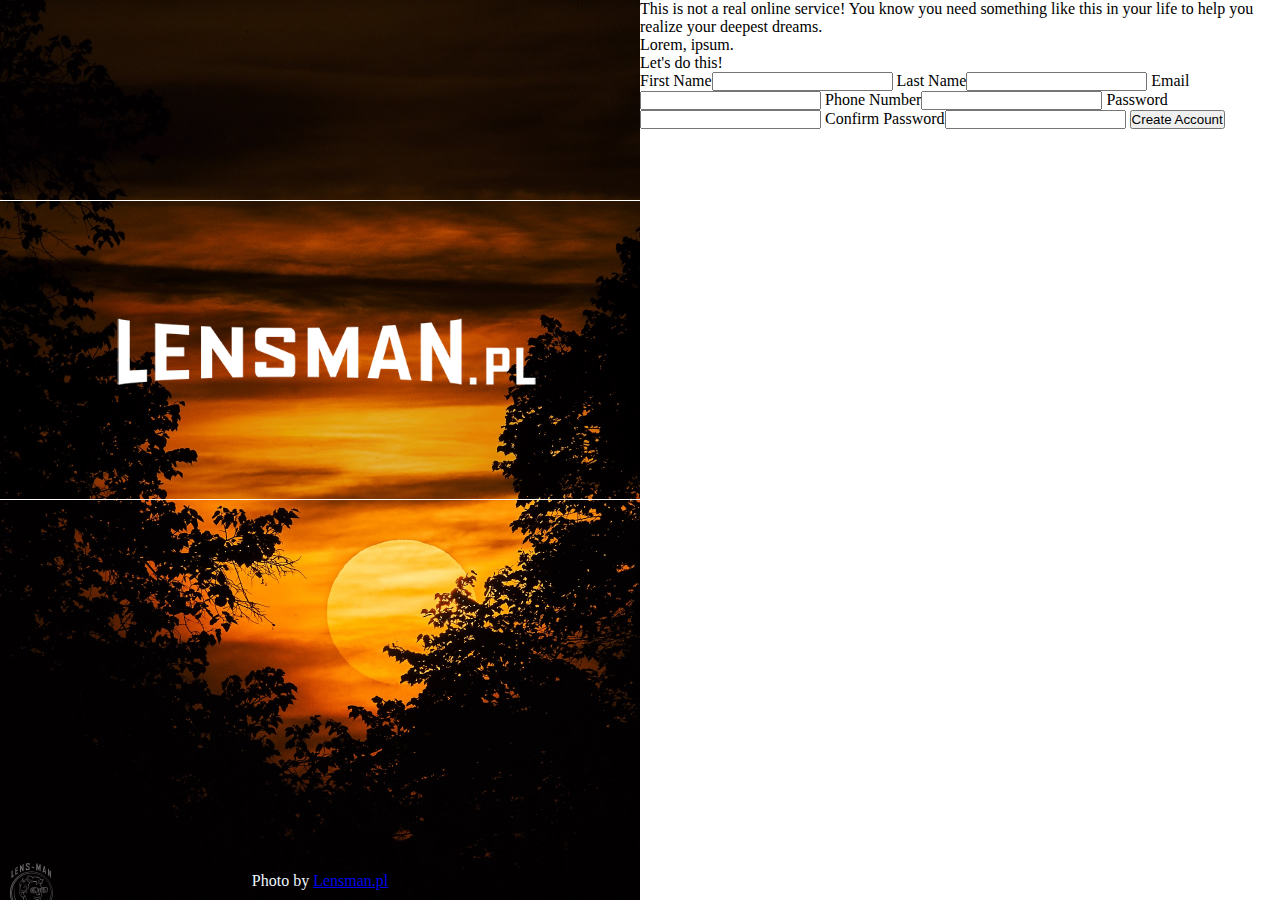
==== index.html @ 10cf72e0 "Create basic file structure" ====
<!DOCTYPE html>
<html lang="pl">
	<head>
		<meta charset="UTF-8" />
		<meta http-equiv="X-UA-Compatible" content="IE=edge" />
		<meta name="viewport" content="width=device-width, initial-scale=1.0" />
		<link rel="stylesheet" href="./style.css" />
		<title>Sign up form</title>
	</head>
	<body>
		<div class="image-container">
			<div class="logo-container">
				<img src="./img/logo/lensman-logotype-2_200.png" alt="logo of the lensman.pl" class="logo" />
			</div>
			<p class="copyrights">Photo by <a href="https://www.lensman.pl" target="_blank">Lensman.pl</a></p>
		</div>

		<div class="form-container">
			<p>
				This is not a real online service! You know you need something like this
				in your life to help you realize your deepest dreams.
			</p>

			<p>Lorem, ipsum.</p>

			<p>Let's do this!</p>

			<form action="" method="get">
				<label for="first-name">First Name</label
				><input type="text" name="first-name" id="first-name" />

				<label for="last-name">Last Name</label
				><input type="text" name="last-name" id="last-name" />

				<label for="email">Email</label
				><input type="email" name="email" id="email" />

				<label for="phone">Phone Number</label
				><input type="tel" name="phone" id="phone" />

				<label for="password">Password</label
				><input type="password" name="password" id="password" />

				<label for="conf-password">Confirm Password</label
				><input type="password" name="conf-password" id="conf-password" />

				<button type="submit">Create Account</button>
			</form>
		</div>
		<script src="./script.js"></script>
	</body>
</html>
---- style.css ----
*,
*::before,
*::after {
	box-sizing: border-box;
	padding: 0;
	margin: 0;
}

body {
	display: flex;
	height: 100vh;
	width: 100vw;
}

.image-container {
	width: 50vw;
	background-image: url(./img/1.jpg);
	background-repeat: no-repeat;
	background-attachment: initial;
	background-size: cover;
	background-position: right;
    display: flex;
    flex-direction: column;
    align-items: center;
    justify-content:space-between;
}

.logo-container {
    margin-top: 200px;
	width: 100%;
	height: 300px;
	background-color: rgba(0, 0, 0, 0.1);
    display: flex;
    justify-content: center;
    align-items: center;
    border-top: 1px solid #fff;
    border-bottom: 1px solid #fff;
}

.logo {
height: 50%
}

.copyrights {
	color: aliceblue;
    margin-bottom: 10px;
}

.form-container {
	width: 50vw;
	display: flex;
	flex-direction: column;
}
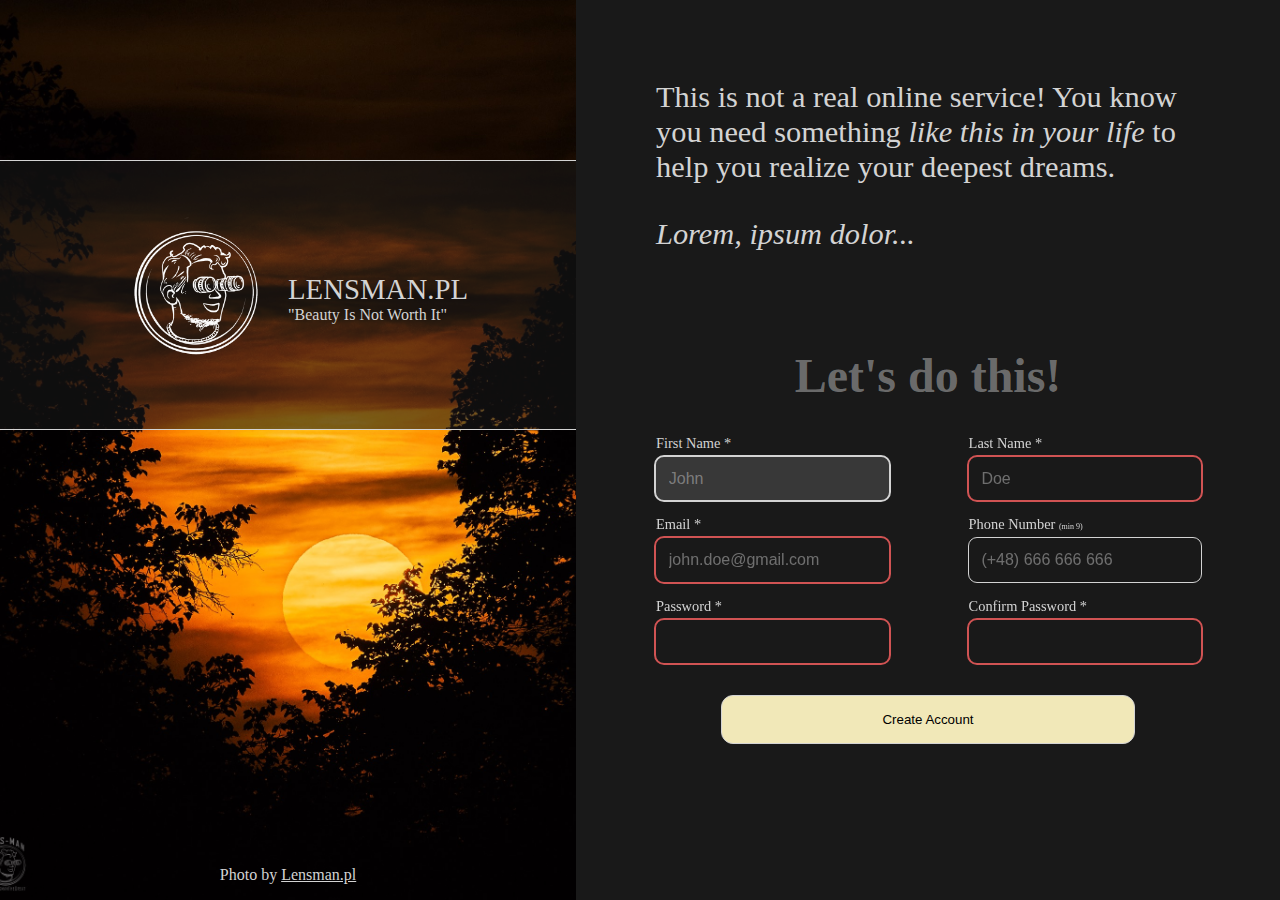
==== commit 6ecab1e0: "Improve all styles and form functionality" ====
--- a/index.html
+++ b/index.html
@@ -9,43 +9,74 @@
 	</head>
 	<body>
 		<div class="image-container">
-			<div class="logo-container">
-				<img src="./img/logo/lensman-logotype-2_200.png" alt="logo of the lensman.pl" class="logo" />
+			<div class="logo-background">
+				<div class="logo-container">
+					<img
+						src="./img/logo/AVATAR_2.png"
+						alt="logo of the lensman.pl"
+						class="logo"
+					/>
+					<div class="logo-tagline">
+						<div class="hero">Lensman.pl</div>
+						<div class="tagline">"beauty is not worth it"</div>
+					</div>
+				</div>
 			</div>
-			<p class="copyrights">Photo by <a href="https://www.lensman.pl" target="_blank">Lensman.pl</a></p>
+			<p class="copyrights">
+				Photo by <a href="https://www.lensman.pl" target="_blank">Lensman.pl</a>
+			</p>
 		</div>
 
-		<div class="form-container">
-			<p>
-				This is not a real online service! You know you need something like this
-				in your life to help you realize your deepest dreams.
-			</p>
+		<div class="form-grouping-container">
+			<div class="text-container">
+				<p>
+					This is not a real online service! You know you need something
+					<span>like this in your life</span> to help you realize your deepest
+					dreams.
+				</p>
+				<p><span>Lorem, ipsum dolor...</span></p>
+			</div>
+			<div class="form-container">
+				<h2>Let's do this!</h2>
 
-			<p>Lorem, ipsum.</p>
+				<form action="" method="get">
+					<div class="form-row">
+						<div class="form-item">
+							<label for="first-name">First Name *</label
+							><input type="text" name="first-name" id="first-name" placeholder="John" required autofocus />
+						</div>
+						<div class="form-item">
+							<label for="last-name">Last Name *</label
+							><input type="text" name="last-name" id="last-name" placeholder="Doe" required/>
+						</div>
+					</div>
 
-			<p>Let's do this!</p>
+					<div class="form-row">
+						<div class="form-item">
+							<label for="email">Email *</label
+							><input type="email" name="email" id="email" placeholder="john.doe@gmail.com" required />
+						</div>
+						<div class="form-item">
+							<label for="phone">Phone Number <span>(min 9)</span></label
+							><input type="tel" name="phone" id="phone" placeholder="(+48) 666 666 666" minlength="9"/>
+						</div>
+					</div>
 
-			<form action="" method="get">
-				<label for="first-name">First Name</label
-				><input type="text" name="first-name" id="first-name" />
+					<div class="form-row">
+						<div class="form-item">
+							<label for="password">Password *</label
+							><input type="password" name="password" id="password" required />
+							<p id="error-msg" class="error-input" style="display:none;"></p>
+						</div>
+						<div class="form-item">
+							<label for="conf-password">Confirm Password *</label
+							><input type="password" name="conf-password" id="conf-password" required />
+						</div>
+					</div>
 
-				<label for="last-name">Last Name</label
-				><input type="text" name="last-name" id="last-name" />
-
-				<label for="email">Email</label
-				><input type="email" name="email" id="email" />
-
-				<label for="phone">Phone Number</label
-				><input type="tel" name="phone" id="phone" />
-
-				<label for="password">Password</label
-				><input type="password" name="password" id="password" />
-
-				<label for="conf-password">Confirm Password</label
-				><input type="password" name="conf-password" id="conf-password" />
-
-				<button type="submit">Create Account</button>
-			</form>
+					<div class="form-row form-button"><div class="form-tem"><button id="submit-btn" type="submit">Create Account</button></div></div>
+				</form>
+			</div>
 		</div>
 		<script src="./script.js"></script>
 	</body>
--- a/style.css
+++ b/style.css
@@ -1,3 +1,17 @@
+:root {
+	--white: #d3d3d3;
+	--white-light: #d3d3d375;
+	--lemon: #f1e8b8;
+	--yellow: #f9e784;
+	--copper: #e58f65;
+	--indian-red: #d05353;
+	--eerie-black: #191919;
+	--eerie-black-zwei: #383838;
+	--eerie-black-transparent: #19191993;
+--indian-green: #9fe79d;
+
+}
+
 *,
 *::before,
 *::after {
@@ -12,42 +26,217 @@
 	width: 100vw;
 }
 
+/* IMAGE */
+
 .image-container {
-	width: 50vw;
+	width: 45vw;
 	background-image: url(./img/1.jpg);
 	background-repeat: no-repeat;
-	background-attachment: initial;
+	/* background-attachment: initial; */
 	background-size: cover;
 	background-position: right;
-    display: flex;
-    flex-direction: column;
-    align-items: center;
-    justify-content:space-between;
+	display: flex;
+	flex-direction: column;
+	align-items: center;
+	justify-content: space-between;
+	/* min-width: 300px; */
+	/* flex: 1 0 0 */
+}
+
+.logo-background {
+	margin-top: 10rem;
+	width: 100%;
+	height: 30vh;
+	background-color: var(--eerie-black-transparent);
+	display: flex;
+	justify-content: center;
+	align-items: center;
+	border-top: 1px solid var(--white);
+	border-bottom: 1px solid var(--white);
 }
 
 .logo-container {
-    margin-top: 200px;
+	display: flex;
+	justify-content: center;
+	align-items: center;
+}
+
+.logo {
+	height: 20vh;
+}
+
+.logo-tagline {
+	height: 5vh;
+	display: flex;
+	flex-direction: column;
+	justify-content: space-between;
+}
+
+.hero {
+	color: var(--white);
+	text-transform: uppercase;
+	font-size: 1.8rem;
+}
+
+.tagline {
+	color: var(--white);
+	text-transform: capitalize;
+}
+
+.copyrights {
+	color: var(--white);
+	margin-bottom: 1rem;
+}
+
+a,
+a:visited,
+a:focus {
+	color: var(--white);
+}
+
+/* Second Section  */
+
+.form-grouping-container {
+	width: 55vw;
+	display: flex;
+	flex-direction: column;
+	/* justify-content: center; */
+	padding: 5rem;
+	/* padding: 30px; */
+	background-color: var(--eerie-black);
+    color: var( --white);
+}
+.form-container {
+	display: flex;
+	flex-direction: column;
+	/* padding: 20px; */
+	/* flex: 1 0 0; */
+}
+
+.text-container {
+	font-size: 1.9rem;
+	margin-bottom: 4rem;
+	/* height: 30%; */
+	/* display: flex;
+	flex-direction: column; */
+	/* justify-content: space-around; */
+}
+
+p span {
+	font-style: italic;
+}
+
+.text-container p {
+	margin-bottom: 2rem;
+	/* font-size: 20px; */
+}
+
+h2 {
+	font-size: 3rem;
+	text-align: center;
+	margin-bottom: 2rem;
+    color: var(--white-light);
+}
+
+/* form */
+
+/* reset inputs */
+
+input,
+button {
+	appearance: none;
+	border: none;
+	outline: none;
+	background: none;
+}
+
+.form-row {
+	display: flex;
+	/* justify-content: space-between; */
+	gap: 5rem;
+	margin-bottom: 1rem;
+	/* width: 100%; */
+}
+
+.form-item {
+	display: flex;
+	flex-direction: column;
 	width: 100%;
-	height: 300px;
-	background-color: rgba(0, 0, 0, 0.1);
-    display: flex;
+}
+
+/* custom input and label */
+
+label {
+	font-size: 0.9rem;
+	margin-bottom: 0.3rem;
+    color: var();
+}
+
+input {
+	font-size: 1rem;
+	outline: 1px solid var(--white);
+	border-radius: 0.5rem;
+	padding: 0.8rem;
+	/* outline: var(--white); */
+    color: var(--white);
+}
+
+/* input:hover,
+input:focus {
+	outline: 2px solid var(--copper);
+} */
+
+
+input:invalid {
+    outline: 2px solid var(--indian-red);
+}
+
+input:required {
+    outline: 2px solid var(--indian-red);
+}
+
+
+input:valid {
+    outline: 1px solid var(--white);
+}
+input:focus {
+    background-color: var(--eerie-black-zwei);
+    outline: 2px solid var(--white);
+}
+
+input::placeholder {
+	color: var(--white-light);
+	font-size: 1rem;
+}
+
+.error-input {
+    color: var(--indian-red);
+    font-size: 0.9rem;
+    margin-top: 0.5rem;
+}
+
+
+/* custom button */
+
+.form-button {
     justify-content: center;
-    align-items: center;
-    border-top: 1px solid #fff;
-    border-bottom: 1px solid #fff;
-}
-
-.logo {
-height: 50%
-}
-
-.copyrights {
-	color: aliceblue;
-    margin-bottom: 10px;
-}
-
-.form-container {
-	width: 50vw;
-	display: flex;
-	flex-direction: column;
-}
+    margin-top: 2rem;
+}
+
+button {
+    background-color: var(--lemon);
+    padding: 1rem 10rem;
+    border-radius: 0.75rem;
+    border: 1px solid var(--white);
+
+}
+
+button:hover {
+    background-color: var(--yellow);
+    cursor: pointer;
+    border: 2px solid var(--copper);
+}
+
+label span {
+    font-size: 0.5rem;
+}